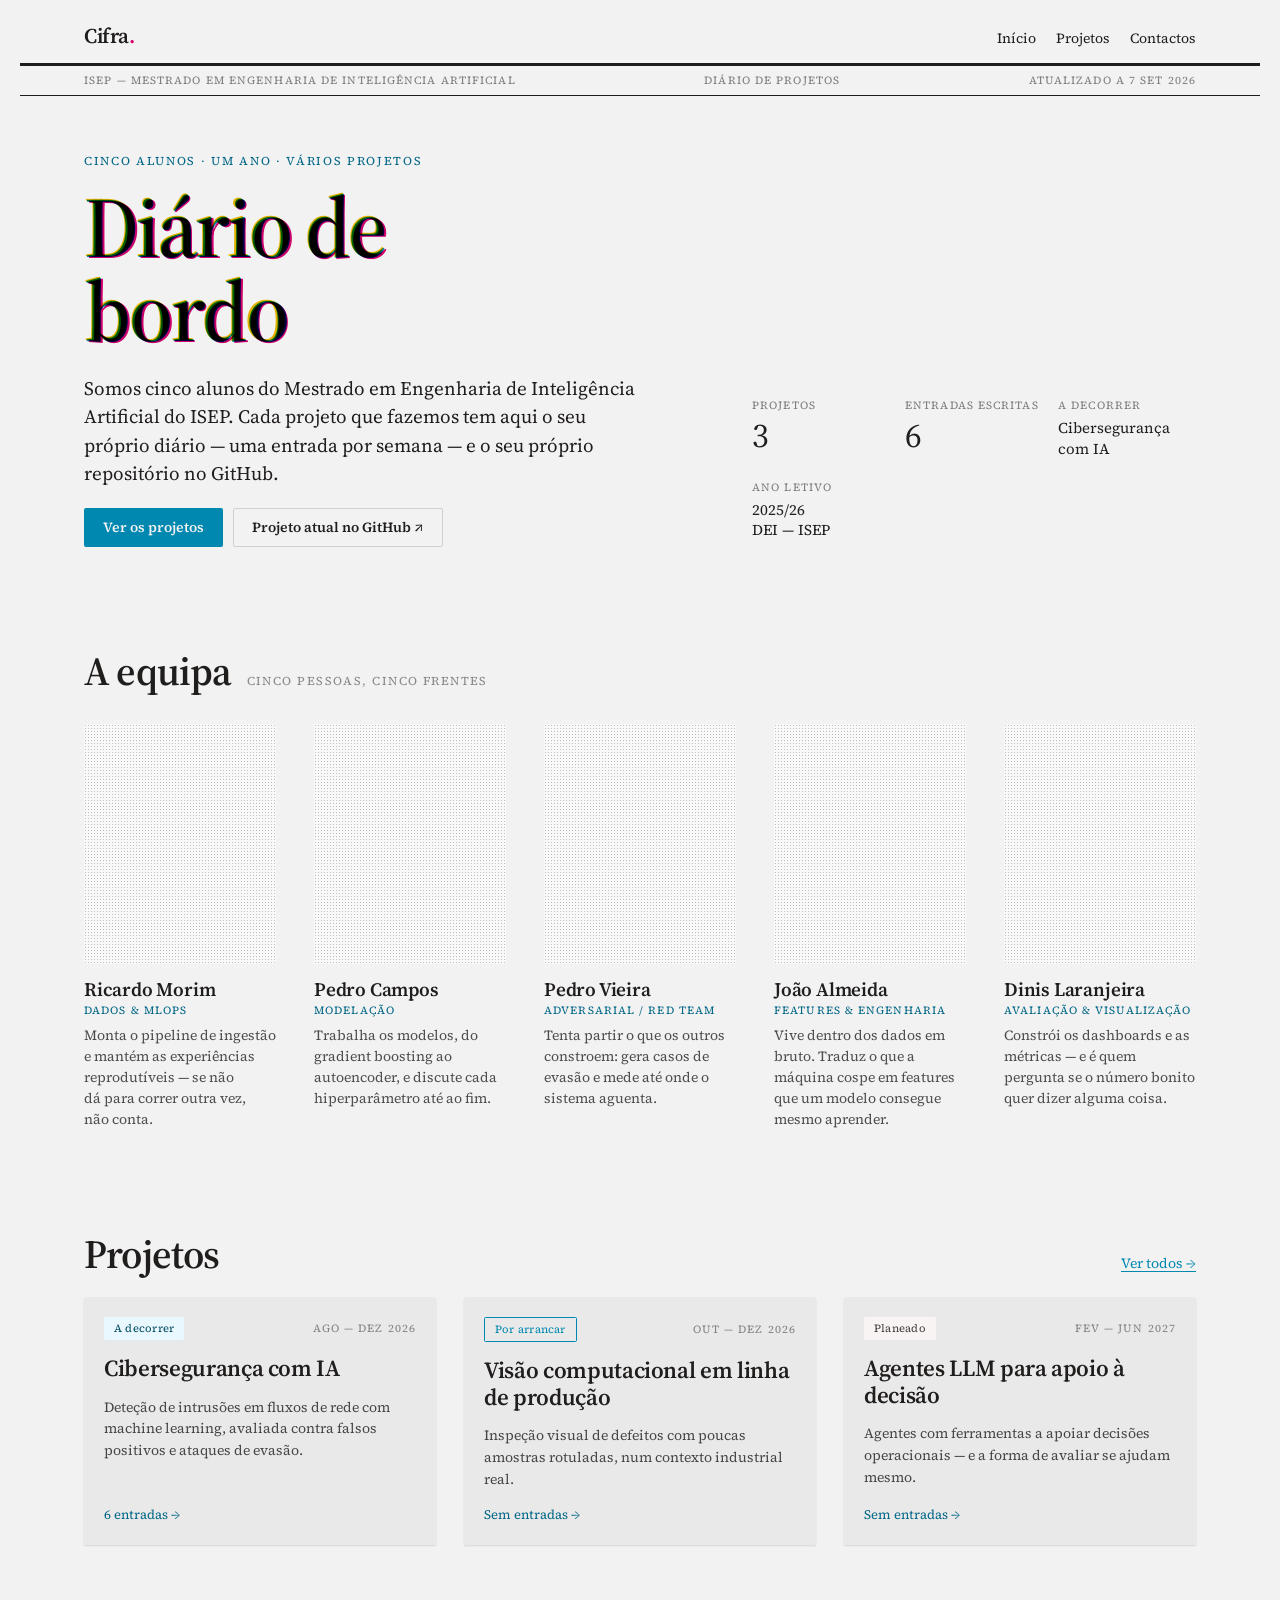
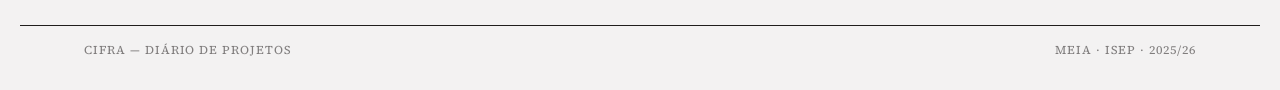
==== index.html @ 52f3201f "first commit" ====
<!DOCTYPE html>
<html lang="pt-PT">
<head>
<meta charset="utf-8">
<meta name="viewport" content="width=device-width, initial-scale=1">
<title>Cifra — Diário de projetos · MEIA ISEP</title>
<meta name="description" content="Diário de projetos de cinco alunos do Mestrado em Engenharia de Inteligência Artificial do ISEP. Uma entrada por semana, um repositório por projeto.">

<!-- O sistema de design Broadsheet, tal como veio do Claude Design. O bundle traz
     os filtros de separação e o driver da prensa, que publica --press-nx/--press-ny
     para as chapas do título e dos numerais. Nada aqui é editado à mão. -->
<link rel="stylesheet" href="_ds/broadsheet-527eef35-994c-456d-b71f-54ce089487b8/styles.css">
<script src="_ds/broadsheet-527eef35-994c-456d-b71f-54ce089487b8/_ds_bundle.js"></script>

<link rel="stylesheet" href="assets/css/cifra.css">
</head>
<body>

<div style="min-height:100vh;display:flex;flex-direction:column;font-family:var(--font-body)">

  <header style="display:flex;align-items:baseline;gap:var(--space-4);flex-wrap:wrap;padding:var(--space-4) clamp(20px,5vw,64px) var(--space-2);max-width:1240px;width:100%;margin:0 auto">
    <a href="#/" style="font-family:var(--font-heading);font-weight:600;font-size:21px;letter-spacing:-0.02em;text-decoration:none;color:var(--color-text)">Cifra<span style="color:var(--color-accent-2)">.</span></a>
    <nav id="cifra-nav" style="display:flex;gap:var(--space-4);margin-left:auto;align-items:baseline"></nav>
  </header>

  <!-- A mobília de primeira página: o par de filetes grosso-fino em volta da
       linha de data, a uma tinta cheia. -->
  <div style="height:3px;background:var(--color-text);max-width:1240px;width:100%;margin:0 auto"></div>
  <div style="display:flex;justify-content:space-between;gap:var(--space-3);flex-wrap:wrap;padding:6px clamp(20px,5vw,64px);max-width:1240px;width:100%;margin:0 auto;font-size:11px;letter-spacing:0.1em;text-transform:uppercase;color:color-mix(in srgb, var(--color-text) 55%, transparent);border-bottom:1px solid var(--color-text)">
    <span>ISEP — Mestrado em Engenharia de Inteligência Artificial</span>
    <span>Diário de projetos</span>
    <span id="cifra-edition"></span>
  </div>

  <main id="cifra-main" style="flex:1;max-width:1240px;width:100%;margin:0 auto;padding:clamp(28px,5vw,56px) clamp(20px,5vw,64px) 80px"></main>

  <footer style="border-top:1px solid var(--color-text);max-width:1240px;width:100%;margin:0 auto;padding:var(--space-3) clamp(20px,5vw,64px) var(--space-6);display:flex;gap:var(--space-3);flex-wrap:wrap;font-size:12px;letter-spacing:0.08em;text-transform:uppercase;color:color-mix(in srgb, var(--color-text) 55%, transparent)">
    <span>Cifra — diário de projetos</span>
    <span style="margin-left:auto">MEIA · ISEP · 2025/26</span>
  </footer>
</div>

<script src="assets/js/content.js"></script>
<script src="assets/js/app.js"></script>
</body>
</html>
---- _ds/broadsheet-527eef35-994c-456d-b71f-54ce089487b8/styles.css ----
/* Broadsheet — design-system tokens and component classes. This file is the source of truth for the system's look; retune it here and see readme.md. */
@import url('https://fonts.googleapis.com/css2?family=Source+Serif+4:ital,wght@0,400;0,600;1,400&display=swap');

:root {
  --color-bg: #f3f2f2;
  --color-surface: #eae9e9;
  --color-text: #201e1d;
  --color-accent: #0088b0;
  --color-accent-2: #d6006c;
  --color-divider: color-mix(in srgb, #201e1d 16%, transparent);

  /* Tonal ramps — generated in OKLCH on one shared lightness scale, so the
     same step of any role matches the others in visual value. */
  --color-neutral-100: #f8f4f4;
  --color-neutral-200: #eae7e7;
  --color-neutral-300: #d7d3d3;
  --color-neutral-400: #bab6b6;
  --color-neutral-500: #9b9797;
  --color-neutral-600: #7d7979;
  --color-neutral-700: #605d5d;
  --color-neutral-800: #444141;
  --color-neutral-900: #2d2b2b;

  --color-accent-100: #e9f8ff;
  --color-accent-200: #cbeeff;
  --color-accent-300: #99e0ff;
  --color-accent-400: #62c5ee;
  --color-accent-500: #38a6cf;
  --color-accent-600: #1186ac;
  --color-accent-700: #006786;
  --color-accent-800: #004961;
  --color-accent-900: #0a303e;

  --color-accent-2-100: #fff1f4;
  --color-accent-2-200: #ffdee6;
  --color-accent-2-300: #ffc0d0;
  --color-accent-2-400: #ff90b1;
  --color-accent-2-500: #ff458e;
  --color-accent-2-600: #d82071;
  --color-accent-2-700: #aa0b56;
  --color-accent-2-800: #790e3d;
  --color-accent-2-900: #4b1528;

  /* The third process ink — review round 3: the deck's print treatments
     (the CMYK separation and the misregistered plate numerals below) need
     the full four-color set. Cyan and magenta are the system's own accents;
     this yellow completes them, muted to the same press-ink register. A
     print treatment color, not an interface accent — body copy and chrome
     never take it. */
  --color-process-yellow: #edbb00;

  --font-heading: "Source Serif 4", system-ui, sans-serif;
  --font-heading-weight: 600;
  --font-body: "Source Serif 4", system-ui, sans-serif;

  --space-1: 5.0px;
  --space-2: 10.0px;
  --space-3: 15.0px;
  --space-4: 20.0px;
  --space-6: 30.0px;
  --space-8: 40.0px;

  --radius-sm: 1px;
  --radius-md: 2px;
  --radius-lg: 4px;

  /* Elevation — derived from the ground: soft ink-tinted shadows on a
     light theme, a hairline edge + ambient darkness on a dark one. */
  --shadow-sm: 0 1px 2px color-mix(in srgb, #2d2b2b 14%, transparent);
  --shadow-md: 0 3px 10px color-mix(in srgb, #2d2b2b 16%, transparent);
  --shadow-lg: 0 12px 32px color-mix(in srgb, #2d2b2b 22%, transparent);
}

body {
  background: var(--color-bg);
  color: var(--color-text);
  font-family: var(--font-body);
}
h1, h2, h3, h4 { font-family: var(--font-heading); font-weight: var(--font-heading-weight); }

.halftone{position:relative;filter:grayscale(0.35) contrast(1.15);overflow:hidden}
.halftone::after{content:"";position:absolute;inset:0;pointer-events:none;
  background-image:radial-gradient(circle,rgba(0,0,0,0.22) 30%,transparent 32%);
  background-size:3px 3px;mix-blend-mode:multiply}

/* The four-color separation treatment (review round 3) — a photograph
   printed as its misregistered process plates, after the Catalogue Three
   grammar. Markup: a figure.cmyk holding five copies of the image — the
   first is the layout sizer (hidden), then one per plate, each tagged
   .sep-c/.sep-m/.sep-y/.sep-k. The plates are extracted live by the SVG
   feColorMatrix filters in print-plates.js, the system's own defs —
   inlined in the compiled bundle every template page loads, and a
   page that links styles.css directly adds
   <script src="print-plates.js"></script> itself (the defs must be in
   the document: a data-URI filter reference would not survive Chromium,
   and external-file references are unreliable across engines) — nudged
   a few pixels out of register, and multiplied
   onto the paper ground; the halftone dot screens the recombined print.
   The plate offsets live with the deck's projection-scale CSS, since
   misregistration is sized to the output. */
.cmyk{position:relative;overflow:hidden;background:var(--color-bg)}
.cmyk img:first-child{opacity:0} /* layout sizer AND the alt-bearing image — opacity
  keeps it in the accessibility tree (visibility:hidden would drop the figure's only
  description); fully transparent, it adds nothing to the multiply backdrop */
.cmyk img+img{position:absolute;inset:0;width:100%;height:100%;object-fit:cover;mix-blend-mode:multiply}
.cmyk .sep-c{filter:url(#sep-c)}
.cmyk .sep-m{filter:url(#sep-m)}
.cmyk .sep-y{filter:url(#sep-y)}
.cmyk .sep-k{filter:url(#sep-k)}
.cmyk::after{content:"";position:absolute;inset:0;pointer-events:none;
  background-image:radial-gradient(circle,rgba(0,0,0,0.22) 30%,transparent 32%);
  background-size:3px 3px;mix-blend-mode:multiply}

/* The one-image separation (review round 9, promoted from the deck in the
   landing divergence) — the same four plates as ONE compound filter,
   #sep-all in print-plates.js, for a single swappable image: a .print
   wrapper inside the figure holds one <image-slot>, and the filter
   extracts, offsets and multiplies the plates live from whatever the slot
   shows. Markup: figure.cmyk > .print > image-slot (the page sizes the
   .print — aspect-ratio, or absolute fill for bleeds). Hover resolves
   the print into the photograph — the pressman checking registration on
   the light table — so the source shows crisp and any swap chrome stays
   legible; only the reduced-motion fallback below still lifts as a
   single cut (a url() filter cannot CSS-transition; the press driver
   animates the defs instead). */
.cmyk .print{position:relative;width:100%;filter:url(#sep-all)}
/* no hover end-state swap: the press driver (print-plates.js) eases the
   plates into register while purifying their inks to the pure-process
   separation on the same curve, so the converged four-plate merge IS
   the photograph (their multiply equals SourceGraphic by construction)
   — no cut anywhere on the animated path */
@media (prefers-reduced-motion: reduce), (hover: none), (pointer: coarse) {
  .cmyk .print:hover{filter:none} /* without the driver (it stands down on
    exactly these conditions), hover stays the old single cut to the
    crisp source */
}
.cmyk .print image-slot{width:100%;height:100%;display:block}

/* The plate numeral (review rounds 3-4) — display figures set as
   misregistered process plates, the catalog's cover grammar. Review
   round 4 (Barron): THREE plates — C, M, Y only, no black plate — so the
   dark core comes entirely from the C×M×Y multiply overlap (the inks
   product to exact black), with the fringes the registration drift; and
   the spread pulled in by half (less jumbled: one figure with plate
   fringes rather than figures sliding apart). Markup: a .cmyk-num holding
   a .paper span (the white of the sheet: the glyph's union, built from
   offset text-shadow copies) and three .plate spans. The construction
   carries its own ground (--cmyk-num-ground, defaulting to paper) painted
   on its padding box, so the multiply plates always have their backdrop
   even inside an isolated stacking context (entrance animations); the
   padding bleeds wider than any plate offset and the negative margin
   hands the layout box back. Offsets are em-scaled to the glyph. The
   .paper span carries the text once for assistive tech; the .plate spans
   are aria-hidden repeats. */
.cmyk-num{--cmyk-num-ground:var(--color-bg);
  position:relative;width:fit-content;line-height:0.9;
  font-feature-settings:"pnum" 1;
  background:var(--cmyk-num-ground);padding:0.12em;margin:-0.12em}
.cmyk-num .paper{color:var(--color-bg); /* the white of the sheet — always paper,
  whatever the ground: the plates read as printed on paper even when the
  surrounding page is ink */
  text-shadow:0.036em 0.025em 0 var(--color-bg),-0.031em -0.023em 0 var(--color-bg)}
.cmyk-num .plate{position:absolute;inset:0.12em;mix-blend-mode:multiply;
  text-box:trim-both cap alphabetic /* the host trims to its cap box; each
  absolute plate must trim its own line the same way, or its glyphs sit a
  half-leading below the paper union */}
.cmyk-num .plate-c{color:var(--color-accent)}

/* The plate headline (divergence round 3, Barron: "use both" — the
   photograph's plates AND the cover grammar's text plates, on the same
   page). The same three-plate construction as .cmyk-num — paper span
   carrying the real text, C/M/Y plate repeats, dark core from the
   multiply overlap — at HALF the numeral's round-4 offsets: the serif's
   display hairlines are thinner than the numeral strokes the spread was
   measured on, and the full offsets swallow them whole (probed at the
   hero's 80px — the fringes read as an anaglyph poster, not a breath
   out of register) — recut for display
   headlines that sit in running text blocks on the page's own paper:
   no ground painting and no padding bleed (the numeral's ground exists
   for isolated stacking contexts; a headline on the page multiplies
   straight onto the sheet), no width:fit-content and no line-height
   override (the host display class owns its metrics — apply this to
   each .line, which is position:relative for its plates), and the
   plates are inert to the hand (pointer-events/user-select none, so a
   triple-click selects the headline once, not four times). Plates take
   the same pointer lean as .cmyk-num. */
.cmyk-head{position:relative}
.cmyk-head .paper{color:var(--color-bg);
  text-shadow:0.027em 0.0185em 0 var(--color-bg),-0.0245em -0.0175em 0 var(--color-bg)
  /* the union's copies sit at the construction's halved plate offsets
     PLUS the full lean (0.018+0.009 / 0.0125+0.006, and mirrored), so
     the union still backs the plates at viewport-edge lean — invisible
     on the page's own paper, load-bearing on any other ground */}
.cmyk-head .plate{position:absolute;inset:0;mix-blend-mode:multiply;
  pointer-events:none;user-select:none;
  text-box:trim-both cap alphabetic /* match the host's trim, or the
  plates sit a half-leading below the paper union */}
.cmyk-head .plate-c{color:var(--color-accent)}
.cmyk-head .plate-m{color:var(--color-accent-2);
  translate:calc(0.018em + 0.009em*var(--press-nx, 0)) calc(0.0125em + 0.006em*var(--press-ny, 0))}
.cmyk-head .plate-y{color:var(--color-process-yellow);
  translate:calc(-0.0155em + 0.009em*var(--press-nx, 0)) calc(-0.0115em + 0.006em*var(--press-ny, 0))}
.cmyk-num .plate-m{color:var(--color-accent-2);
  translate:calc(0.036em + 0.018em*var(--press-nx, 0)) calc(0.025em + 0.0125em*var(--press-ny, 0))}
.cmyk-num .plate-y{color:var(--color-process-yellow);
  translate:calc(-0.031em + 0.018em*var(--press-nx, 0)) calc(-0.023em + 0.0125em*var(--press-ny, 0))}
/* --press-nx/--press-ny: the pointer lean as a bare -1..1 factor,
   published on :root by the press driver (print-plates.js) and zero
   whenever the driver stands down. Each construction scales the lean to
   its own spread (half of it, here as everywhere) so the moving plates
   drift a breath toward the cursor and the C plate holds. */

/* ══════════════════════════════════════════════════════════════════════════
   Components — built with the tokens above. Plain CSS
   on plain HTML: no JavaScript, no build step. Each class is documented in
   readme.md and demonstrated in foundations/ and components/.
   ══════════════════════════════════════════════════════════════════════ */

*, *::before, *::after { box-sizing: border-box; }
body { margin: 0; font-size: 15px; line-height: 1.55; font-weight: 400; }
h1, h2, h3, h4, h5, h6 {
  font-family: var(--font-heading); font-weight: var(--font-heading-weight);
  line-height: 1.12; letter-spacing: -0.015em; margin: 0 0 var(--space-2);
}
h1 { font-size: 42px; }
h2 { font-size: 32px; }
h3 { font-size: 25px; }
h4 { font-size: 20px; }
h5 { font-size: 16px; }
h6 { font-size: 13px; }
h6 { letter-spacing: 0.08em; text-transform: uppercase; }
p { margin: 0 0 var(--space-3); }
a { color: var(--color-accent); text-underline-offset: 3px; }
img { display: block; max-width: 100%; }
figure { margin: 0; }
figcaption {
  font-size: 11px; margin-top: var(--space-1);
  color: color-mix(in srgb, var(--color-text) 55%, transparent);
}
.text-muted { color: color-mix(in srgb, var(--color-text) 55%, transparent); }
:focus { outline: none; }
:focus-visible { outline: 2px solid var(--color-accent); outline-offset: 2px; }
::selection { background: color-mix(in srgb, var(--color-accent) 30%, transparent); }

/* — rules — */
.hr {
  height: 1px; border: 0; margin: var(--space-4) 0;
  background: var(--color-divider);
}

/* — buttons — */
.btn {
  display: inline-flex; align-items: center; justify-content: center; gap: 6px;
  cursor: pointer; text-decoration: none;
  font-family: var(--font-heading); font-weight: var(--font-heading-weight);
  font-size: 14px; line-height: 1.2; color: var(--color-text); /* matches the .input's 14px —
     the pair sits side by side in sign-up rows */
  background: transparent; border: 1px solid transparent;
  padding: var(--space-2) calc(var(--space-3) * 1.2);
  border-radius: var(--radius-md);
}
.btn svg { display: block; }
.btn:disabled { opacity: 0.45; cursor: not-allowed; }
.btn-primary { background: var(--color-accent); color: var(--color-bg); }
.btn-primary:hover { background: var(--color-accent-600); }
.btn-primary:active { background: var(--color-accent-700); }
.btn-secondary { border-color: var(--color-divider); }
.btn-secondary:hover { background: color-mix(in srgb, var(--color-text) 7%, transparent); }
.btn-secondary:active { background: color-mix(in srgb, var(--color-text) 14%, transparent); }
.btn-ghost { color: var(--color-accent); padding-inline: var(--space-1); }
.btn-ghost:hover { background: color-mix(in srgb, var(--color-accent) 10%, transparent); }
.btn-ghost:active { background: color-mix(in srgb, var(--color-accent) 18%, transparent); }
.btn-icon { width: 36px; height: 36px; padding: 0; }
.btn-block { width: 100%; margin-top: var(--space-2); }

/* — forms — */
.field > label {
  display: block; font-size: 12px; margin-bottom: 5px;
  color: color-mix(in srgb, var(--color-text) 70%, transparent);
}
.input {
  width: 100%; min-height: 36px; padding: 6px 10px; font: inherit;
  font-size: 14px; color: var(--color-text); caret-color: var(--color-accent);
  background: var(--color-surface);
  border: 1px solid var(--color-divider); border-radius: var(--radius-md);
}
.input::placeholder { color: color-mix(in srgb, var(--color-text) 65%, transparent); opacity: 1; }
  /* explicit, measured: the browser default gray misses the 4.5:1 small-text bar on
     the surface fill; 65% ink measures 4.8:1 there, still a step quieter than typed
     text (opacity:1 overrides Firefox's default placeholder fade) */
.input:hover { border-color: color-mix(in srgb, var(--color-text) 45%, transparent); }
.input:focus-visible { border-color: var(--color-accent); outline-offset: 0; }
textarea.input { min-height: 90px; resize: vertical; }
.radio { display: inline-flex; align-items: center; gap: 8px; cursor: pointer; font-size: 14px; }
.radio input, .seg-opt input {
  position: absolute; opacity: 0; width: 0; height: 0; pointer-events: none;
}
.radio .dot {
  width: 16px; height: 16px; flex: none; border-radius: 50%;
  border: 1.5px solid var(--color-divider);
}
.radio:hover .dot { border-color: var(--color-accent); }
.radio input:checked + .dot {
  border-color: var(--color-accent); background: var(--color-accent);
  box-shadow: inset 0 0 0 4px var(--color-bg);
}
.radio input:focus-visible + .dot { outline: 2px solid var(--color-accent); outline-offset: 2px; }
.seg {
  display: inline-flex; overflow: hidden;
  border: 1px solid var(--color-divider); border-radius: var(--radius-md);
}
.seg-opt {
  display: inline-flex; align-items: center; gap: 6px;
  padding: 7px 12px; font-size: 13px; cursor: pointer;
}
.seg-opt + .seg-opt { border-left: 1px solid var(--color-divider); }
.seg-opt:has(input:checked) { background: var(--color-accent); color: var(--color-bg); }
.seg-opt:not(:has(input:checked)):hover { background: color-mix(in srgb, var(--color-text) 7%, transparent); }
.seg-opt:has(input:focus-visible) { outline: 2px solid var(--color-accent); outline-offset: -2px; }

/* — cards — */
.card {
  display: flex; flex-direction: column; gap: var(--space-2);
  padding: var(--space-3); border-radius: var(--radius-md); background: var(--color-surface);
}
.card-kicker { font-size: 10px; letter-spacing: 0.1em; text-transform: uppercase; color: var(--color-accent); }
.card-title {
  font-family: var(--font-heading); font-weight: var(--font-heading-weight);
  font-size: 17px; line-height: 1.2;
}
.card-body { margin: 0; font-size: 13px; opacity: 0.8; flex: 1; }
.card-meta {
  display: flex; align-items: center; gap: 6px; font-size: 11px;
  color: color-mix(in srgb, var(--color-text) 50%, transparent);
}
.elev-sm { box-shadow: var(--shadow-sm); }
.elev-md { box-shadow: var(--shadow-md); }
.elev-lg { box-shadow: var(--shadow-lg); }

/* — tags — */
.tag {
  display: inline-flex; align-items: center; font-size: 11px;
  letter-spacing: 0.02em; padding: 3px 10px;
  border-radius: calc(var(--radius-md) * 0.75);
}
.tag-accent { background: var(--color-accent-100); color: var(--color-accent-800); }
.tag-accent-2 { background: var(--color-accent-2-100); color: var(--color-accent-2-800); }
.tag-neutral { background: var(--color-neutral-100); color: var(--color-neutral-800); }
.tag-outline { border: 1px solid var(--color-accent); color: var(--color-accent); }

/* — navigation — */
.nav {
  display: flex; align-items: center; gap: var(--space-4);
  padding: var(--space-3) var(--space-4);
  border-bottom: none;
}
.nav-brand {
  font-family: var(--font-heading); font-weight: var(--font-heading-weight);
  font-size: 18px; margin-right: auto;
}
.nav a { color: inherit; text-decoration: none; font-size: 14px; }
.nav a:hover, .nav a[aria-current='page'] { color: var(--color-accent); }

/* — tables — */
.table { width: 100%; border-collapse: collapse; font-size: 14px; }
.table th {
  text-align: left; font-size: 11px; letter-spacing: 0.08em; text-transform: uppercase;
  color: color-mix(in srgb, var(--color-text) 60%, transparent);
  padding: var(--space-2); border-bottom: 1px solid var(--color-divider);
}
.table td {
  padding: var(--space-2);
  border-bottom: 1px solid color-mix(in srgb, var(--color-text) 8%, transparent);
}
.table tbody tr:hover { background: color-mix(in srgb, var(--color-text) 4%, transparent); }

/* — dialog — */
.dialog-backdrop {
  position: fixed; inset: 0; display: grid; place-items: center;
  padding: var(--space-4);
  background: color-mix(in srgb, var(--color-neutral-900) 50%, transparent);
}
.dialog {
  width: min(440px, 100%); display: flex; flex-direction: column; gap: var(--space-3);
  padding: var(--space-4); border-radius: var(--radius-lg);
  background: var(--color-surface); box-shadow: var(--shadow-lg);
}
.dialog-title {
  font-family: var(--font-heading); font-weight: var(--font-heading-weight);
  font-size: 20px;
}
.dialog-body { font-size: 14px; opacity: 0.85; }
.dialog-actions { display: flex; justify-content: flex-end; gap: var(--space-2); margin-top: var(--space-2); }
---- assets/css/cifra.css ----
/* Cifra — estilos da página.
 *
 * Tudo o que é cor, tipo, espaçamento e componente vem de
 * _ds/broadsheet-…/styles.css. Este ficheiro tem apenas o que é próprio deste
 * site: a entrada das vistas e os estados de passagem do rato nos cartões e nas
 * linhas de projeto. Nenhum valor é fixado à mão — saem todos das variáveis do
 * sistema.
 */

body { margin: 0; background: var(--color-bg); color: var(--color-text); }

a { color: var(--color-accent); }
a:hover { color: var(--color-accent-700); }

@keyframes cifraIn {
  from { opacity: 0; transform: translateY(10px); }
  to { opacity: 1; transform: none; }
}

.cifra-view { animation: cifraIn .34s cubic-bezier(.2,.7,.3,1) both; }

.cifra-card { transition: transform .22s cubic-bezier(.2,.7,.3,1), box-shadow .22s ease; }
.cifra-card:hover { transform: translateY(-3px); box-shadow: var(--shadow-md); }
.cifra-card:hover .cifra-card-title { color: var(--color-accent-700); }
.cifra-card:focus-visible { outline: 2px solid var(--color-accent); outline-offset: 3px; }

.cifra-proj { transition: background .2s ease, color .2s ease; }
.cifra-proj:hover { background: color-mix(in srgb, var(--color-accent) 12%, transparent); }

/* O sistema desliga as suas próprias animações sob prefers-reduced-motion (ver
   o driver da prensa em _ds_bundle.js); a entrada das vistas acompanha. */
@media (prefers-reduced-motion: reduce) {
  .cifra-view { animation: none; }
  .cifra-card { transition: none; }
  .cifra-card:hover { transform: none; }
}
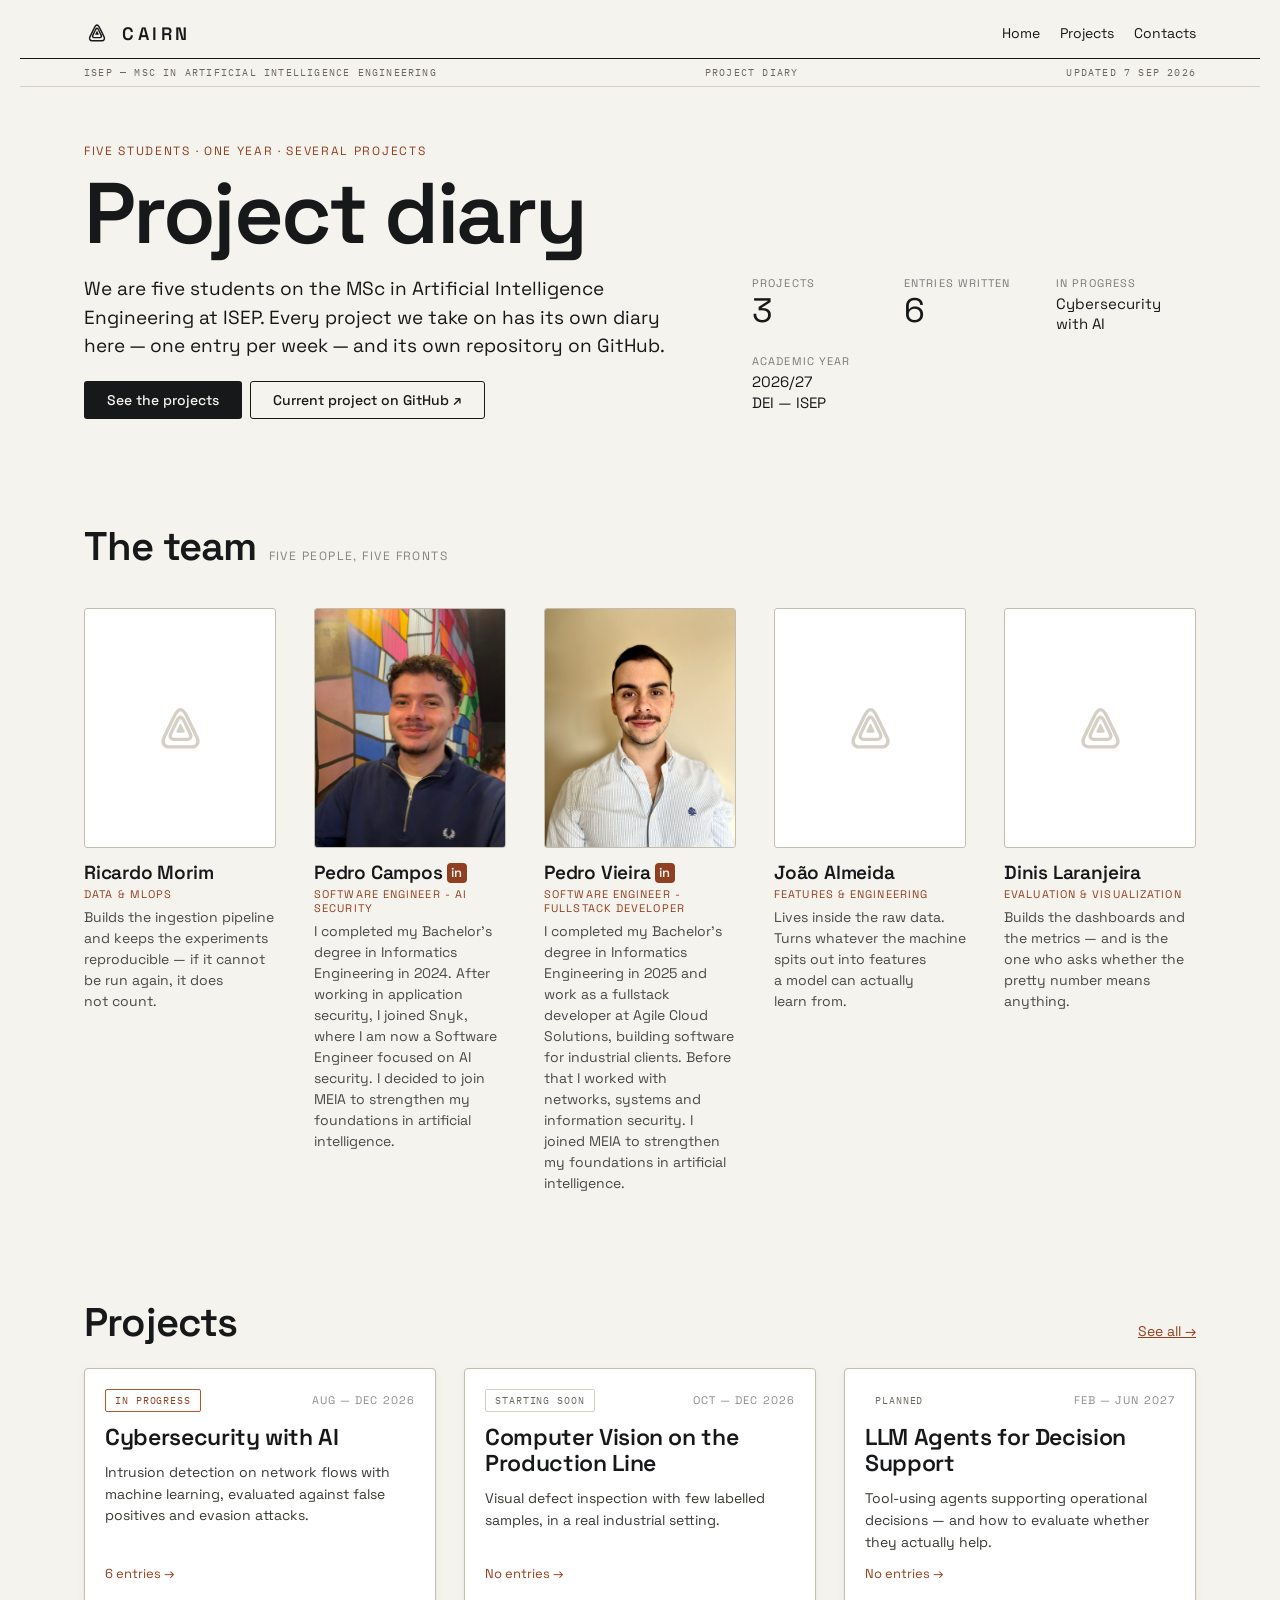
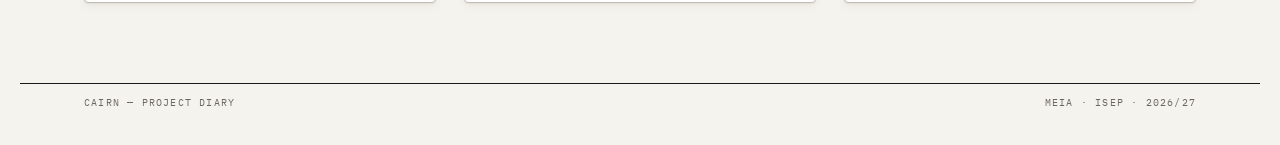
==== commit b1d6b366: "Rebranding para Cairn, blog em ingles e informação pessoal" ====
--- a/index.html
+++ b/index.html
@@ -1,42 +1,65 @@
 <!DOCTYPE html>
-<html lang="pt-PT">
+<html lang="en">
 <head>
 <meta charset="utf-8">
 <meta name="viewport" content="width=device-width, initial-scale=1">
-<title>Cifra — Diário de projetos · MEIA ISEP</title>
-<meta name="description" content="Diário de projetos de cinco alunos do Mestrado em Engenharia de Inteligência Artificial do ISEP. Uma entrada por semana, um repositório por projeto.">
+<meta name="color-scheme" content="light dark">
+<title>Cairn — Project diary · MEIA ISEP</title>
+<meta name="description" content="Project diary of five students on the MSc in Artificial Intelligence Engineering at ISEP. One entry per week, one repository per project.">
 
-<!-- O sistema de design Broadsheet, tal como veio do Claude Design. O bundle traz
-     os filtros de separação e o driver da prensa, que publica --press-nx/--press-ny
-     para as chapas do título e dos numerais. Nada aqui é editado à mão. -->
-<link rel="stylesheet" href="_ds/broadsheet-527eef35-994c-456d-b71f-54ce089487b8/styles.css">
-<script src="_ds/broadsheet-527eef35-994c-456d-b71f-54ce089487b8/_ds_bundle.js"></script>
+<meta property="og:type" content="website">
+<meta property="og:url" content="https://meia-blog.vercel.app/">
+<meta property="og:locale" content="en">
+<meta property="og:site_name" content="Cairn">
+<meta property="og:title" content="Cairn — Project diary · MEIA ISEP">
+<meta property="og:description" content="One entry per week, one repository per project. Five students on the MSc in Artificial Intelligence Engineering at ISEP.">
+<meta property="og:image" content="https://meia-blog.vercel.app/assets/img/og.png">
+<meta property="og:image:width" content="1200">
+<meta property="og:image:height" content="630">
 
-<link rel="stylesheet" href="assets/css/cifra.css">
+<link rel="icon" href="assets/img/favicon.svg" type="image/svg+xml">
+<link rel="preconnect" href="https://fonts.googleapis.com">
+<link rel="preconnect" href="https://fonts.gstatic.com" crossorigin>
+<link rel="stylesheet" href="https://fonts.googleapis.com/css2?family=Space+Grotesk:wght@400;500;600;700&family=IBM+Plex+Mono:wght@400;500&display=swap">
+<link rel="stylesheet" href="assets/css/cairn.css">
 </head>
 <body>
 
-<div style="min-height:100vh;display:flex;flex-direction:column;font-family:var(--font-body)">
+<div style="min-height:100vh;display:flex;flex-direction:column">
 
-  <header style="display:flex;align-items:baseline;gap:var(--space-4);flex-wrap:wrap;padding:var(--space-4) clamp(20px,5vw,64px) var(--space-2);max-width:1240px;width:100%;margin:0 auto">
-    <a href="#/" style="font-family:var(--font-heading);font-weight:600;font-size:21px;letter-spacing:-0.02em;text-decoration:none;color:var(--color-text)">Cifra<span style="color:var(--color-accent-2)">.</span></a>
-    <nav id="cifra-nav" style="display:flex;gap:var(--space-4);margin-left:auto;align-items:baseline"></nav>
+  <header style="display:flex;align-items:center;gap:var(--space-4);flex-wrap:wrap;padding:var(--space-4) clamp(20px,5vw,64px) var(--space-3);max-width:1240px;width:100%;margin:0 auto">
+    <a href="#/" aria-label="Cairn — home" style="display:flex;align-items:center;gap:var(--space-3);text-decoration:none;color:var(--color-text)">
+      <svg width="26" height="26" viewBox="0 0 200 200" aria-hidden="true" focusable="false">
+        <g fill="none" stroke="currentColor" stroke-linejoin="round">
+          <path stroke-width="11.70" transform="translate(100 100) scale(0.94) translate(-100 -100)" d="M100 34C110 34 116 44 124 62L158 132C166 149 157 164 140 164L60 164C43 164 34 149 42 132L76 62C84 44 90 34 100 34Z"/>
+          <path stroke-width="19.64" transform="translate(100 100) scale(0.56) translate(-100 -100)" d="M100 34C110 34 116 44 124 62L158 132C166 149 157 164 140 164L60 164C43 164 34 149 42 132L76 62C84 44 90 34 100 34Z"/>
+        </g>
+        <path class="cairn-mark-peak" transform="translate(100 100) scale(0.22) translate(-100 -100)" d="M100 34C110 34 116 44 124 62L158 132C166 149 157 164 140 164L60 164C43 164 34 149 42 132L76 62C84 44 90 34 100 34Z"/>
+      </svg>
+      <span style="font-family:var(--font-heading);font-weight:600;font-size:18px;letter-spacing:0.2em">CAIRN</span>
+    </a>
+    <nav id="cairn-nav" style="display:flex;gap:var(--space-4);margin-left:auto;align-items:baseline"></nav>
   </header>
 
-  <!-- A mobília de primeira página: o par de filetes grosso-fino em volta da
-       linha de data, a uma tinta cheia. -->
-  <div style="height:3px;background:var(--color-text);max-width:1240px;width:100%;margin:0 auto"></div>
-  <div style="display:flex;justify-content:space-between;gap:var(--space-3);flex-wrap:wrap;padding:6px clamp(20px,5vw,64px);max-width:1240px;width:100%;margin:0 auto;font-size:11px;letter-spacing:0.1em;text-transform:uppercase;color:color-mix(in srgb, var(--color-text) 55%, transparent);border-bottom:1px solid var(--color-text)">
-    <span>ISEP — Mestrado em Engenharia de Inteligência Artificial</span>
-    <span>Diário de projetos</span>
-    <span id="cifra-edition"></span>
+  <div style="height:1px;background:var(--color-text);max-width:1240px;width:100%;margin:0 auto"></div>
+  <div style="display:flex;justify-content:space-between;gap:var(--space-3);flex-wrap:wrap;padding:7px clamp(20px,5vw,64px);max-width:1240px;width:100%;margin:0 auto;font-family:var(--font-mono);font-size:10px;letter-spacing:0.12em;text-transform:uppercase;color:var(--color-accent-2);border-bottom:1px solid var(--color-divider)">
+    <span>ISEP — MSc in Artificial Intelligence Engineering</span>
+    <span>Project diary</span>
+    <span id="cairn-edition"></span>
   </div>
 
-  <main id="cifra-main" style="flex:1;max-width:1240px;width:100%;margin:0 auto;padding:clamp(28px,5vw,56px) clamp(20px,5vw,64px) 80px"></main>
+  <main id="cairn-main" style="flex:1;max-width:1240px;width:100%;margin:0 auto;padding:clamp(28px,5vw,56px) clamp(20px,5vw,64px) 80px">
+    <noscript>
+      <p style="font-size:17px;line-height:1.6;max-width:56ch">
+        This diary is assembled in the browser. Enable JavaScript to read it, or
+        go straight to each project's repository on GitHub.
+      </p>
+    </noscript>
+  </main>
 
-  <footer style="border-top:1px solid var(--color-text);max-width:1240px;width:100%;margin:0 auto;padding:var(--space-3) clamp(20px,5vw,64px) var(--space-6);display:flex;gap:var(--space-3);flex-wrap:wrap;font-size:12px;letter-spacing:0.08em;text-transform:uppercase;color:color-mix(in srgb, var(--color-text) 55%, transparent)">
-    <span>Cifra — diário de projetos</span>
-    <span style="margin-left:auto">MEIA · ISEP · 2025/26</span>
+  <footer style="border-top:1px solid var(--color-text);max-width:1240px;width:100%;margin:0 auto;padding:var(--space-3) clamp(20px,5vw,64px) var(--space-6);display:flex;gap:var(--space-3);flex-wrap:wrap;font-family:var(--font-mono);font-size:10px;letter-spacing:0.12em;text-transform:uppercase;color:var(--color-accent-2)">
+    <span>Cairn — project diary</span>
+    <span style="margin-left:auto">MEIA · ISEP · 2026/27</span>
   </footer>
 </div>
 
--- a/assets/css/cairn.css
+++ b/assets/css/cairn.css
@@ -0,0 +1,276 @@
+:root {
+  --color-bg: #F5F3EE;
+  --color-surface: #FFFFFF;
+  --color-text: #17181A;
+  --color-muted: #3A3833;
+  --color-divider: #D5D0C6;
+  --color-border: #C3BDB1;
+  --color-accent: #B4552D;
+  --color-accent-700: #8F4021;
+  --color-accent-2: #6B6862;
+  --color-neutral-900: #17181A;
+  --color-mark-peak: currentColor;
+
+  --font-heading: 'Space Grotesk', 'Helvetica Neue', Helvetica, sans-serif;
+  --font-body: 'Space Grotesk', 'Helvetica Neue', Helvetica, sans-serif;
+  --font-mono: 'IBM Plex Mono', 'SFMono-Regular', Consolas, monospace;
+
+  --space-1: 4px;
+  --space-2: 8px;
+  --space-3: 12px;
+  --space-4: 20px;
+  --space-6: 36px;
+  --space-8: 56px;
+
+  --radius-sm: 2px;
+  --radius-md: 3px;
+  --radius-lg: 4px;
+
+  --shadow-sm: 0 1px 2px rgba(23, 24, 26, .06), 0 3px 10px rgba(23, 24, 26, .05);
+  --shadow-md: 0 2px 4px rgba(23, 24, 26, .07), 0 8px 24px rgba(23, 24, 26, .09);
+
+  --mark-silhueta: url("data:image/svg+xml,%3Csvg xmlns='http://www.w3.org/2000/svg' viewBox='0 0 200 200'%3E%3Cg fill='none' stroke='%23000' stroke-linejoin='round'%3E%3Cpath stroke-width='11.7' transform='translate(100 100) scale(.94) translate(-100 -100)' d='M100 34C110 34 116 44 124 62L158 132C166 149 157 164 140 164L60 164C43 164 34 149 42 132L76 62C84 44 90 34 100 34Z'/%3E%3Cpath stroke-width='19.64' transform='translate(100 100) scale(.56) translate(-100 -100)' d='M100 34C110 34 116 44 124 62L158 132C166 149 157 164 140 164L60 164C43 164 34 149 42 132L76 62C84 44 90 34 100 34Z'/%3E%3C/g%3E%3Cpath fill='%23000' transform='translate(100 100) scale(.22) translate(-100 -100)' d='M100 34C110 34 116 44 124 62L158 132C166 149 157 164 140 164L60 164C43 164 34 149 42 132L76 62C84 44 90 34 100 34Z'/%3E%3C/svg%3E");
+}
+
+@media (prefers-color-scheme: dark) {
+  :root {
+    --color-bg: #17181A;
+    --color-surface: #26282C;
+    --color-text: #F5F3EE;
+    --color-muted: #C9C5BC;
+    --color-divider: #3F4348;
+    --color-border: #4A4F55;
+    --color-accent: #DB7644;
+    --color-accent-700: #E58A5C;
+    --color-accent-2: #9A968E;
+    --color-neutral-900: #F5F3EE;
+    --color-mark-peak: var(--color-accent);
+
+    --shadow-sm: none;
+    --shadow-md: 0 2px 14px rgba(0, 0, 0, .4);
+  }
+}
+
+*,
+*::before,
+*::after { box-sizing: border-box; }
+
+body {
+  margin: 0;
+  background: var(--color-bg);
+  color: var(--color-text);
+  font-family: var(--font-body);
+  -webkit-font-smoothing: antialiased;
+}
+
+h1, h2, h3 {
+  font-family: var(--font-heading);
+  font-weight: 600;
+}
+
+a { color: var(--color-accent-700); }
+a:hover { color: var(--color-accent); }
+
+:focus-visible {
+  outline: 2px solid var(--color-accent);
+  outline-offset: 3px;
+}
+
+.btn {
+  display: inline-flex;
+  align-items: center;
+  gap: var(--space-2);
+  padding: 11px 22px;
+  border: 1px solid transparent;
+  border-radius: var(--radius-md);
+  font-family: var(--font-body);
+  font-size: 14px;
+  font-weight: 500;
+  line-height: 1;
+  text-decoration: none;
+  cursor: pointer;
+  transition: background .18s ease, color .18s ease, border-color .18s ease;
+}
+
+.btn-primary {
+  background: var(--color-text);
+  color: var(--color-bg);
+}
+
+.btn-primary:hover {
+  background: var(--color-accent-700);
+  color: var(--color-bg);
+}
+
+.btn-secondary {
+  border-color: var(--color-text);
+  color: var(--color-text);
+}
+
+.btn-secondary:hover {
+  background: var(--color-text);
+  color: var(--color-bg);
+}
+
+.btn-ghost { color: var(--color-muted); }
+.btn-ghost:hover { color: var(--color-accent-700); }
+
+.card {
+  display: flex;
+  flex-direction: column;
+  background: var(--color-surface);
+  border: 1px solid var(--color-border);
+  border-radius: var(--radius-lg);
+}
+
+.card-title {
+  font-family: var(--font-heading);
+  font-weight: 600;
+  color: var(--color-text);
+}
+
+.card-body {
+  margin: 0;
+  flex-grow: 1;
+  color: var(--color-muted);
+}
+
+.elev-sm { box-shadow: var(--shadow-sm); }
+
+.cairn-cards {
+  list-style: none;
+  margin: 0;
+  padding: 0;
+  display: grid;
+  grid-template-columns: repeat(auto-fit, minmax(260px, 1fr));
+  gap: var(--space-6) clamp(18px, 2.4vw, 28px);
+}
+
+.tag {
+  display: inline-flex;
+  align-items: center;
+  padding: 4px 9px;
+  border: 1px solid transparent;
+  border-radius: var(--radius-sm);
+  font-family: var(--font-mono);
+  font-size: 10px;
+  letter-spacing: .09em;
+  text-transform: uppercase;
+  white-space: nowrap;
+}
+
+.tag-accent {
+  border-color: var(--color-accent);
+  color: var(--color-accent-700);
+}
+
+.tag-outline {
+  border-color: var(--color-divider);
+  color: var(--color-accent-2);
+}
+
+.tag-neutral {
+  background: var(--color-surface);
+  color: var(--color-accent-2);
+}
+
+.cairn-frame {
+  position: relative;
+  overflow: hidden;
+  border: 1px solid var(--color-border);
+  border-radius: var(--radius-md);
+}
+
+.cairn-frame::before {
+  content: "";
+  position: absolute;
+  inset: 0;
+  background-color: var(--color-divider);
+  -webkit-mask: var(--mark-silhueta) center / 32% no-repeat;
+  mask: var(--mark-silhueta) center / 32% no-repeat;
+}
+
+.cairn-frame img {
+  position: relative;
+  z-index: 1;
+}
+
+.cairn-frame-zoom img {
+  transform: scale(1.55);
+  transform-origin: 62% 31%;
+}
+
+.cairn-mark-peak { fill: var(--color-mark-peak); }
+
+.cairn-num {
+  font-family: var(--font-heading);
+  font-weight: 600;
+  line-height: 1;
+  color: var(--color-text);
+}
+
+.cairn-num-current { color: var(--color-accent); }
+
+.cairn-prose {
+  text-align: justify;
+  hyphens: auto;
+}
+
+@media (max-width: 640px) {
+  .cairn-prose {
+    text-align: left;
+    hyphens: manual;
+  }
+}
+
+.cairn-linkedin {
+  display: inline-flex;
+  align-items: center;
+  justify-content: center;
+  width: var(--space-4);
+  height: var(--space-4);
+  border-radius: var(--radius-lg);
+  background: var(--color-accent-700);
+  color: var(--color-bg);
+  font-family: var(--font-heading);
+  font-size: 13px;
+  font-weight: 600;
+  line-height: 1;
+  text-decoration: none;
+  transition: background .2s ease, transform .2s ease;
+}
+
+.cairn-linkedin:hover {
+  background: var(--color-text);
+  color: var(--color-bg);
+  transform: translateY(-1px);
+}
+
+.cairn-linkedin:active { transform: translateY(0); }
+
+@keyframes cairnIn {
+  from { opacity: 0; transform: translateY(10px); }
+  to { opacity: 1; transform: none; }
+}
+
+.cairn-view { animation: cairnIn .34s cubic-bezier(.2, .7, .3, 1) both; }
+
+.cairn-card { transition: transform .2s cubic-bezier(.2, .7, .3, 1), border-color .2s ease, box-shadow .2s ease; }
+.cairn-card:hover {
+  transform: translateY(-2px);
+  border-color: var(--color-accent);
+  box-shadow: var(--shadow-md);
+}
+.cairn-card:hover .cairn-card-title { color: var(--color-accent-700); }
+
+.cairn-proj { transition: background .2s ease; }
+.cairn-proj:hover { background: color-mix(in srgb, var(--color-accent) 8%, transparent); }
+
+@media (prefers-reduced-motion: reduce) {
+  .cairn-view { animation: none; }
+  .cairn-card,
+  .cairn-proj,
+  .cairn-linkedin { transition: none; }
+  .cairn-card:hover,
+  .cairn-linkedin:hover { transform: none; }
+}
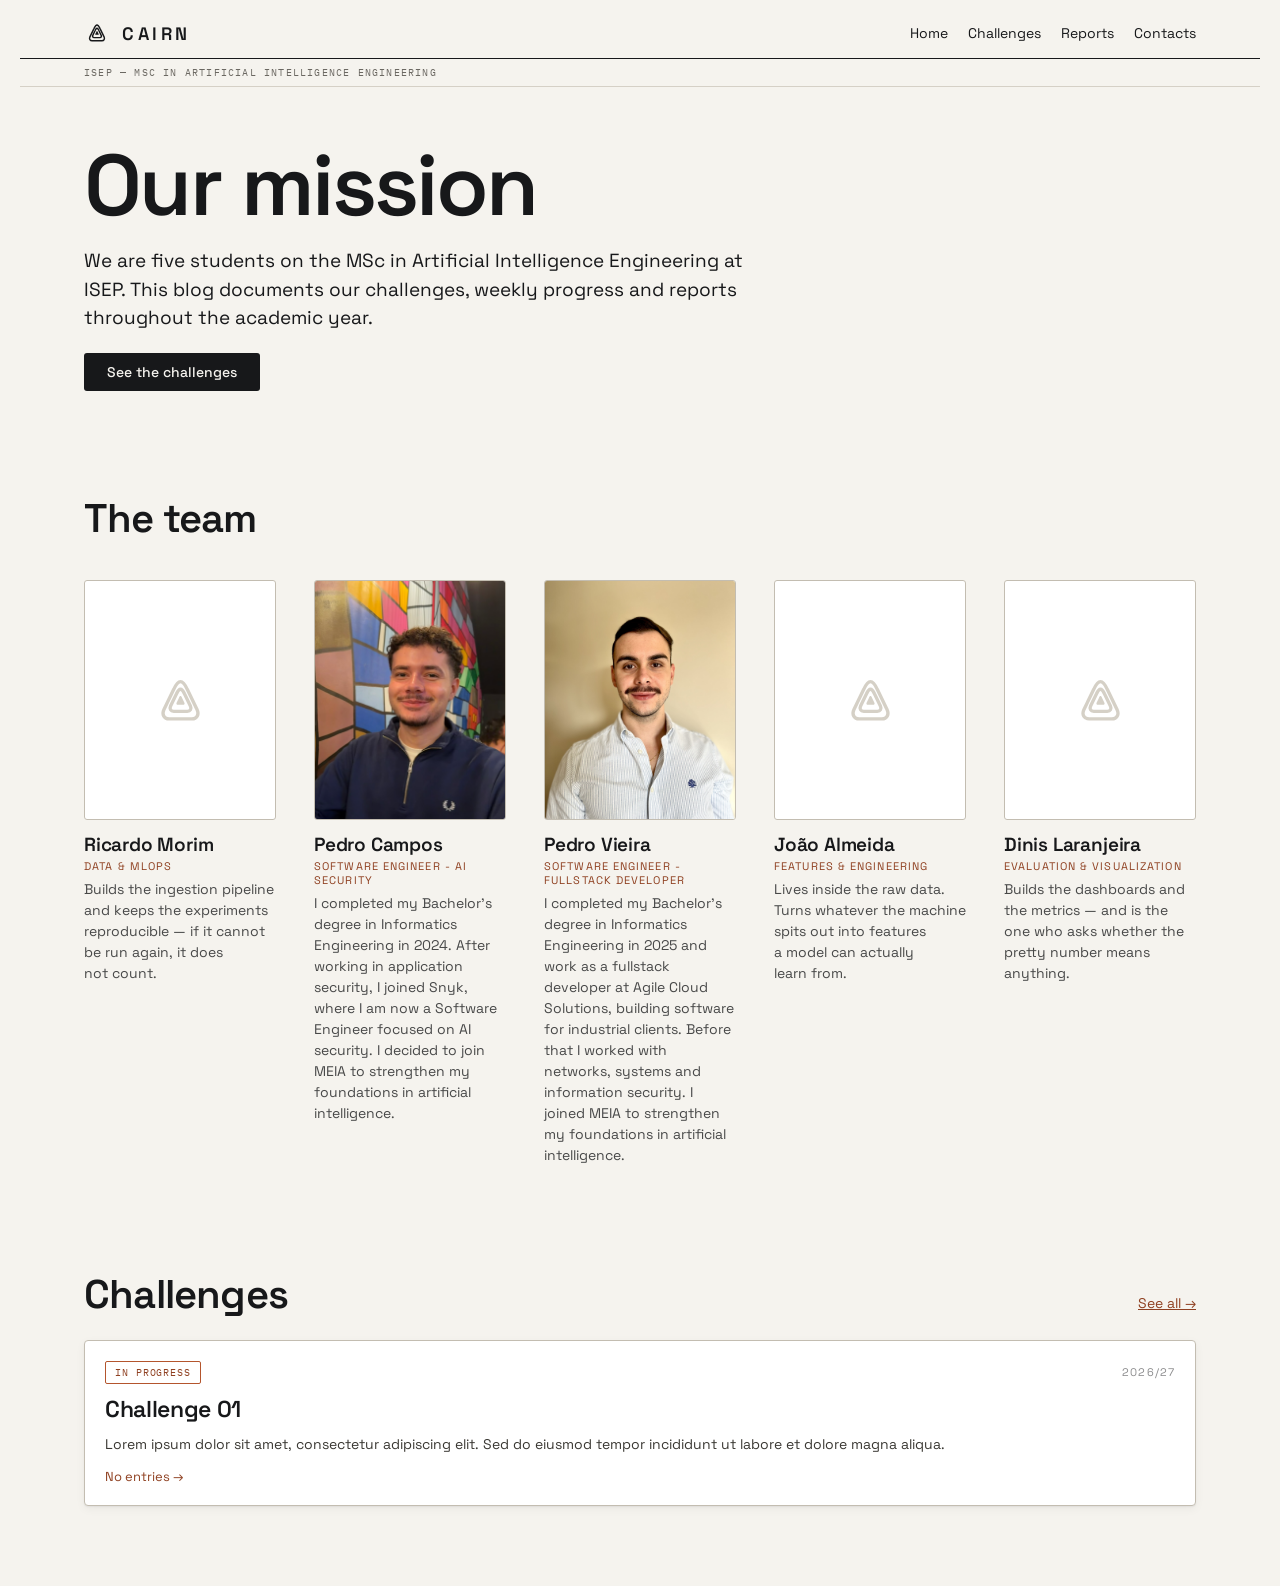
==== commit 3c9d9c39: "refactor(blog): clean up content" ====
--- a/index.html
+++ b/index.html
@@ -4,15 +4,15 @@
 <meta charset="utf-8">
 <meta name="viewport" content="width=device-width, initial-scale=1">
 <meta name="color-scheme" content="light dark">
-<title>Cairn — Project diary · MEIA ISEP</title>
-<meta name="description" content="Project diary of five students on the MSc in Artificial Intelligence Engineering at ISEP. One entry per week, one repository per project.">
+<title>Cairn — Project blog · MEIA ISEP</title>
+<meta name="description" content="Project blog of five students on the MSc in Artificial Intelligence Engineering at ISEP, documenting challenges, weekly progress and reports.">
 
 <meta property="og:type" content="website">
 <meta property="og:url" content="https://meia-blog.vercel.app/">
 <meta property="og:locale" content="en">
 <meta property="og:site_name" content="Cairn">
-<meta property="og:title" content="Cairn — Project diary · MEIA ISEP">
-<meta property="og:description" content="One entry per week, one repository per project. Five students on the MSc in Artificial Intelligence Engineering at ISEP.">
+<meta property="og:title" content="Cairn — Project blog · MEIA ISEP">
+<meta property="og:description" content="Challenges, weekly progress and reports from five students on the MSc in Artificial Intelligence Engineering at ISEP.">
 <meta property="og:image" content="https://meia-blog.vercel.app/assets/img/og.png">
 <meta property="og:image:width" content="1200">
 <meta property="og:image:height" content="630">
@@ -44,23 +44,16 @@
   <div style="height:1px;background:var(--color-text);max-width:1240px;width:100%;margin:0 auto"></div>
   <div style="display:flex;justify-content:space-between;gap:var(--space-3);flex-wrap:wrap;padding:7px clamp(20px,5vw,64px);max-width:1240px;width:100%;margin:0 auto;font-family:var(--font-mono);font-size:10px;letter-spacing:0.12em;text-transform:uppercase;color:var(--color-accent-2);border-bottom:1px solid var(--color-divider)">
     <span>ISEP — MSc in Artificial Intelligence Engineering</span>
-    <span>Project diary</span>
-    <span id="cairn-edition"></span>
   </div>
 
   <main id="cairn-main" style="flex:1;max-width:1240px;width:100%;margin:0 auto;padding:clamp(28px,5vw,56px) clamp(20px,5vw,64px) 80px">
     <noscript>
       <p style="font-size:17px;line-height:1.6;max-width:56ch">
-        This diary is assembled in the browser. Enable JavaScript to read it, or
-        go straight to each project's repository on GitHub.
+        This project blog is assembled in the browser. Enable JavaScript to read it.
       </p>
     </noscript>
   </main>
 
-  <footer style="border-top:1px solid var(--color-text);max-width:1240px;width:100%;margin:0 auto;padding:var(--space-3) clamp(20px,5vw,64px) var(--space-6);display:flex;gap:var(--space-3);flex-wrap:wrap;font-family:var(--font-mono);font-size:10px;letter-spacing:0.12em;text-transform:uppercase;color:var(--color-accent-2)">
-    <span>Cairn — project diary</span>
-    <span style="margin-left:auto">MEIA · ISEP · 2026/27</span>
-  </footer>
 </div>
 
 <script src="assets/js/content.js"></script>
--- a/assets/css/cairn.css
+++ b/assets/css/cairn.css
@@ -75,6 +75,9 @@
   outline: 2px solid var(--color-accent);
   outline-offset: 3px;
 }
+
+h1[tabindex="-1"]:focus,
+h1[tabindex="-1"]:focus-visible { outline: none; }
 
 .btn {
   display: inline-flex;
@@ -223,31 +226,6 @@
   }
 }
 
-.cairn-linkedin {
-  display: inline-flex;
-  align-items: center;
-  justify-content: center;
-  width: var(--space-4);
-  height: var(--space-4);
-  border-radius: var(--radius-lg);
-  background: var(--color-accent-700);
-  color: var(--color-bg);
-  font-family: var(--font-heading);
-  font-size: 13px;
-  font-weight: 600;
-  line-height: 1;
-  text-decoration: none;
-  transition: background .2s ease, transform .2s ease;
-}
-
-.cairn-linkedin:hover {
-  background: var(--color-text);
-  color: var(--color-bg);
-  transform: translateY(-1px);
-}
-
-.cairn-linkedin:active { transform: translateY(0); }
-
 @keyframes cairnIn {
   from { opacity: 0; transform: translateY(10px); }
   to { opacity: 1; transform: none; }
@@ -269,8 +247,6 @@
 @media (prefers-reduced-motion: reduce) {
   .cairn-view { animation: none; }
   .cairn-card,
-  .cairn-proj,
-  .cairn-linkedin { transition: none; }
-  .cairn-card:hover,
-  .cairn-linkedin:hover { transform: none; }
-}
+  .cairn-proj { transition: none; }
+  .cairn-card:hover { transform: none; }
+}
